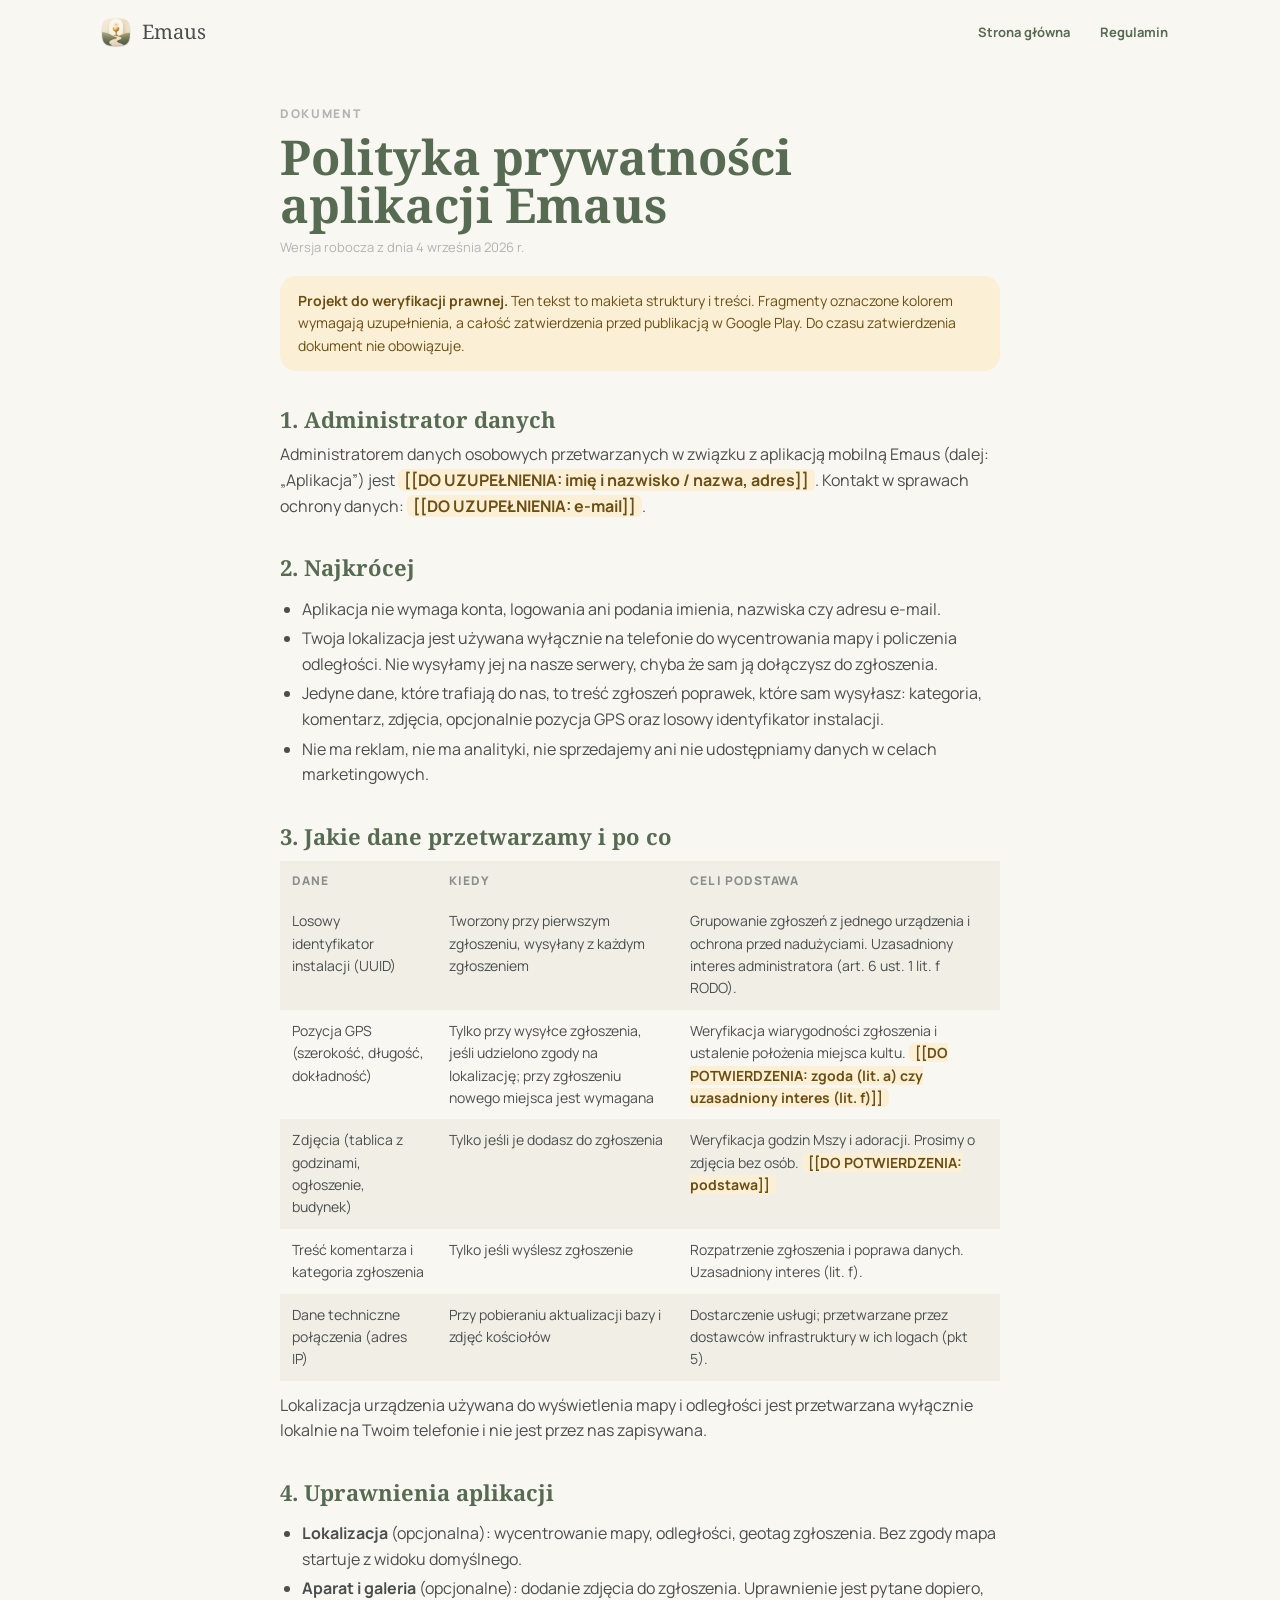
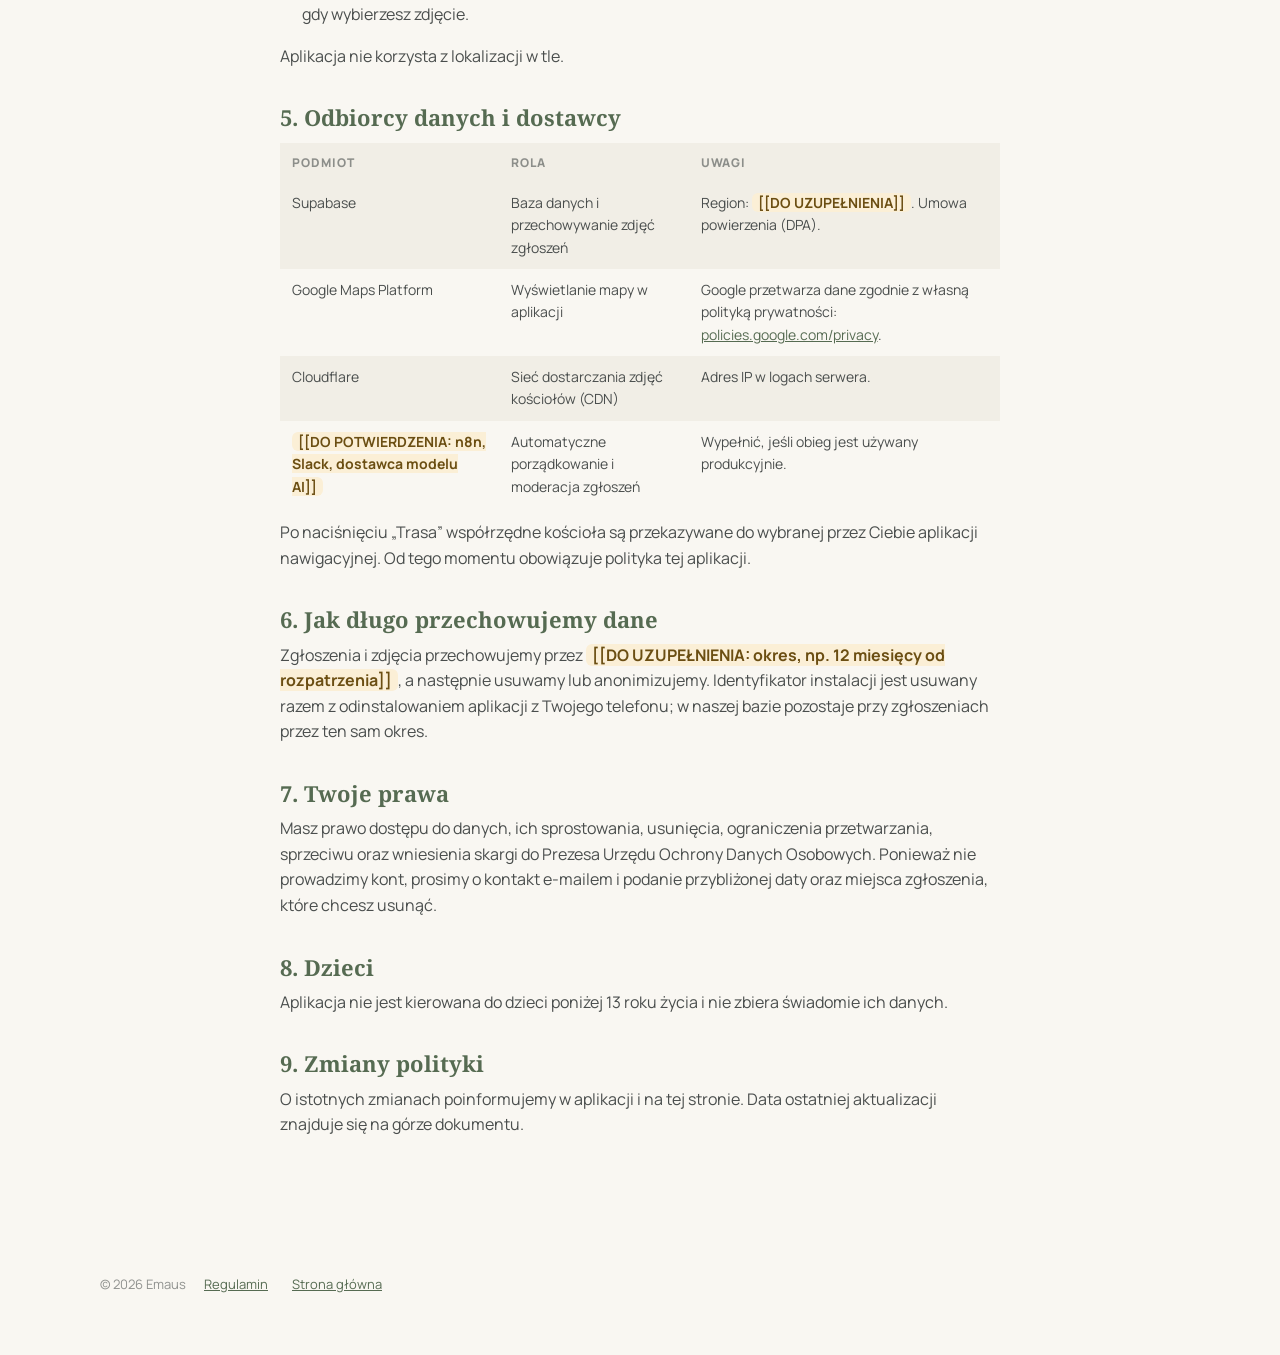
==== emaus/polityka-prywatnosci.html @ 116a6212 "Strona Emaus" ====
<!doctype html>
<html lang="pl">
<head>
<meta charset="utf-8">
<meta name="viewport" content="width=device-width, initial-scale=1">
<title>Polityka prywatności – Emaus</title>
<meta name="robots" content="noindex">
<link rel="icon" href="../assets/img/favicon.png">
<link href="https://fonts.googleapis.com/css2?family=Manrope:wght@500;700;800&family=Noto+Serif:wght@400;700&display=swap" rel="stylesheet">
<link rel="stylesheet" href="../assets/style.css">
</head>
<body>
<header class="nav"><div class="wrap"><a class="brand" href="../index.html"><img src="../assets/img/icon.png" alt=""><span>Emaus</span></a><nav><a href="../index.html">Strona główna</a><a href="regulamin.html">Regulamin</a></nav></div></header>

<main class="doc">
  <div class="eyebrow">Dokument</div>
  <h1>Polityka prywatności aplikacji Emaus</h1>
  <p class="meta">Wersja robocza z dnia 4 września 2026 r.</p>

  <div class="draft"><b>Projekt do weryfikacji prawnej.</b> Ten tekst to makieta struktury i treści. Fragmenty oznaczone kolorem wymagają uzupełnienia, a całość zatwierdzenia przed publikacją w Google Play. Do czasu zatwierdzenia dokument nie obowiązuje.</div>

  <h2>1. Administrator danych</h2>
  <p>Administratorem danych osobowych przetwarzanych w związku z aplikacją mobilną Emaus (dalej: „Aplikacja”) jest <span class="fill">[[DO UZUPEŁNIENIA: imię i nazwisko / nazwa, adres]]</span>. Kontakt w sprawach ochrony danych: <span class="fill">[[DO UZUPEŁNIENIA: e-mail]]</span>.</p>

  <h2>2. Najkrócej</h2>
  <ul>
    <li>Aplikacja nie wymaga konta, logowania ani podania imienia, nazwiska czy adresu e-mail.</li>
    <li>Twoja lokalizacja jest używana wyłącznie na telefonie do wycentrowania mapy i policzenia odległości. Nie wysyłamy jej na nasze serwery, chyba że sam ją dołączysz do zgłoszenia.</li>
    <li>Jedyne dane, które trafiają do nas, to treść zgłoszeń poprawek, które sam wysyłasz: kategoria, komentarz, zdjęcia, opcjonalnie pozycja GPS oraz losowy identyfikator instalacji.</li>
    <li>Nie ma reklam, nie ma analityki, nie sprzedajemy ani nie udostępniamy danych w celach marketingowych.</li>
  </ul>

  <h2>3. Jakie dane przetwarzamy i po co</h2>
  <table>
    <tr><th>Dane</th><th>Kiedy</th><th>Cel i podstawa</th></tr>
    <tr><td>Losowy identyfikator instalacji (UUID)</td><td>Tworzony przy pierwszym zgłoszeniu, wysyłany z każdym zgłoszeniem</td><td>Grupowanie zgłoszeń z jednego urządzenia i ochrona przed nadużyciami. Uzasadniony interes administratora (art. 6 ust. 1 lit. f RODO).</td></tr>
    <tr><td>Pozycja GPS (szerokość, długość, dokładność)</td><td>Tylko przy wysyłce zgłoszenia, jeśli udzielono zgody na lokalizację; przy zgłoszeniu nowego miejsca jest wymagana</td><td>Weryfikacja wiarygodności zgłoszenia i ustalenie położenia miejsca kultu. <span class="fill">[[DO POTWIERDZENIA: zgoda (lit. a) czy uzasadniony interes (lit. f)]]</span></td></tr>
    <tr><td>Zdjęcia (tablica z godzinami, ogłoszenie, budynek)</td><td>Tylko jeśli je dodasz do zgłoszenia</td><td>Weryfikacja godzin Mszy i adoracji. Prosimy o zdjęcia bez osób. <span class="fill">[[DO POTWIERDZENIA: podstawa]]</span></td></tr>
    <tr><td>Treść komentarza i kategoria zgłoszenia</td><td>Tylko jeśli wyślesz zgłoszenie</td><td>Rozpatrzenie zgłoszenia i poprawa danych. Uzasadniony interes (lit. f).</td></tr>
    <tr><td>Dane techniczne połączenia (adres IP)</td><td>Przy pobieraniu aktualizacji bazy i zdjęć kościołów</td><td>Dostarczenie usługi; przetwarzane przez dostawców infrastruktury w ich logach (pkt 5).</td></tr>
  </table>
  <p>Lokalizacja urządzenia używana do wyświetlenia mapy i odległości jest przetwarzana wyłącznie lokalnie na Twoim telefonie i nie jest przez nas zapisywana.</p>

  <h2>4. Uprawnienia aplikacji</h2>
  <ul>
    <li><b>Lokalizacja</b> (opcjonalna): wycentrowanie mapy, odległości, geotag zgłoszenia. Bez zgody mapa startuje z widoku domyślnego.</li>
    <li><b>Aparat i galeria</b> (opcjonalne): dodanie zdjęcia do zgłoszenia. Uprawnienie jest pytane dopiero, gdy wybierzesz zdjęcie.</li>
  </ul>
  <p>Aplikacja nie korzysta z lokalizacji w tle.</p>

  <h2>5. Odbiorcy danych i dostawcy</h2>
  <table>
    <tr><th>Podmiot</th><th>Rola</th><th>Uwagi</th></tr>
    <tr><td>Supabase</td><td>Baza danych i przechowywanie zdjęć zgłoszeń</td><td>Region: <span class="fill">[[DO UZUPEŁNIENIA]]</span>. Umowa powierzenia (DPA).</td></tr>
    <tr><td>Google Maps Platform</td><td>Wyświetlanie mapy w aplikacji</td><td>Google przetwarza dane zgodnie z własną polityką prywatności: <a href="https://policies.google.com/privacy">policies.google.com/privacy</a>.</td></tr>
    <tr><td>Cloudflare</td><td>Sieć dostarczania zdjęć kościołów (CDN)</td><td>Adres IP w logach serwera.</td></tr>
    <tr><td><span class="fill">[[DO POTWIERDZENIA: n8n, Slack, dostawca modelu AI]]</span></td><td>Automatyczne porządkowanie i moderacja zgłoszeń</td><td>Wypełnić, jeśli obieg jest używany produkcyjnie.</td></tr>
  </table>
  <p>Po naciśnięciu „Trasa” współrzędne kościoła są przekazywane do wybranej przez Ciebie aplikacji nawigacyjnej. Od tego momentu obowiązuje polityka tej aplikacji.</p>

  <h2>6. Jak długo przechowujemy dane</h2>
  <p>Zgłoszenia i zdjęcia przechowujemy przez <span class="fill">[[DO UZUPEŁNIENIA: okres, np. 12 miesięcy od rozpatrzenia]]</span>, a następnie usuwamy lub anonimizujemy. Identyfikator instalacji jest usuwany razem z odinstalowaniem aplikacji z Twojego telefonu; w naszej bazie pozostaje przy zgłoszeniach przez ten sam okres.</p>

  <h2>7. Twoje prawa</h2>
  <p>Masz prawo dostępu do danych, ich sprostowania, usunięcia, ograniczenia przetwarzania, sprzeciwu oraz wniesienia skargi do Prezesa Urzędu Ochrony Danych Osobowych. Ponieważ nie prowadzimy kont, prosimy o kontakt e-mailem i podanie przybliżonej daty oraz miejsca zgłoszenia, które chcesz usunąć.</p>

  <h2>8. Dzieci</h2>
  <p>Aplikacja nie jest kierowana do dzieci poniżej 13 roku życia i nie zbiera świadomie ich danych.</p>

  <h2>9. Zmiany polityki</h2>
  <p>O istotnych zmianach poinformujemy w aplikacji i na tej stronie. Data ostatniej aktualizacji znajduje się na górze dokumentu.</p>
</main>

<footer><div class="wrap"><span>© 2026 Emaus</span><a href="regulamin.html">Regulamin</a><a href="../index.html">Strona główna</a></div></footer>
</body>
</html>
---- assets/style.css ----
:root{
  --bg:#F9F7F2; --low:#F1EEE6; --lowest:#FFFFFF; --warm:#FCFAF5;
  --primary:#8A9A84; --primary-dark:#566B52; --gold:#C5B358; --gold-deep:#D3AF39;
  --ink:#4A4E4D; --ink-60:rgba(74,78,77,.6); --ink-40:rgba(74,78,77,.4);
  --feast:#B33A31; --radius:24px; --radius-sm:16px;
  --shadow:0 8px 24px rgba(74,78,77,.06);
}
*{box-sizing:border-box}
html{scroll-behavior:smooth}
body{margin:0;background:var(--bg);color:var(--ink);font-family:"Manrope",system-ui,-apple-system,"Segoe UI",sans-serif;font-size:16px;line-height:1.6}
h1,h2,h3,.serif{font-family:"Noto Serif",Georgia,serif;font-weight:700;color:var(--primary-dark);margin:0}
h1{font-size:clamp(44px,8vw,84px);line-height:1;font-weight:400;color:var(--ink)}
h2{font-size:clamp(28px,4vw,40px);line-height:1.15}
h3{font-size:20px;line-height:1.25}
p{margin:0 0 1em}
a{color:var(--primary-dark)}
.wrap{max-width:1120px;margin:0 auto;padding:0 20px}
.muted{color:var(--ink-60)}
.eyebrow{font-size:12px;font-weight:800;letter-spacing:.14em;text-transform:uppercase;color:var(--ink-40);margin-bottom:10px}

/* nav */
.nav{position:sticky;top:0;z-index:20;background:rgba(249,247,242,.8);backdrop-filter:blur(20px);-webkit-backdrop-filter:blur(20px)}
.nav .wrap{display:flex;align-items:center;gap:20px;height:64px}
.brand{display:flex;align-items:center;gap:10px;text-decoration:none;color:var(--ink)}
.brand img{width:32px;height:32px;border-radius:9px}
.brand span{font-family:"Noto Serif",serif;font-size:20px}
.nav nav{margin-left:auto;display:flex;gap:6px;flex-wrap:wrap}
.nav nav a{text-decoration:none;font-size:13px;font-weight:700;color:var(--primary-dark);padding:8px 12px;border-radius:999px}
.nav nav a:hover{background:var(--low)}

/* hero */
.hero{position:relative;overflow:hidden;padding:64px 0 32px}
.hero .wrap{display:grid;grid-template-columns:1.1fr .9fr;gap:40px;align-items:center}
.hero .tag{font-family:"Noto Serif",serif;font-size:22px;color:var(--primary-dark);margin:6px 0 18px}
.hero .lead{font-size:18px;max-width:46ch}
.badges{display:flex;gap:12px;flex-wrap:wrap;margin-top:24px}
.badge{display:inline-flex;align-items:center;gap:10px;padding:12px 18px;border-radius:14px;background:var(--ink);color:#fff;text-decoration:none;font-weight:700;font-size:14px;opacity:.55;cursor:default}
.badge small{display:block;font-weight:500;font-size:11px;opacity:.8;line-height:1}
.badge.soon{background:var(--low);color:var(--ink);opacity:1}
.hero-art{position:relative;display:flex;justify-content:center}
.hero-art::before{content:"";position:absolute;inset:10% -10% -10% -10%;background:radial-gradient(closest-side,rgba(138,154,132,.28),transparent 70%);z-index:0}

/* phone */
.phone{position:relative;z-index:1;width:min(300px,80vw);padding:10px;border-radius:40px;background:#2f3331;box-shadow:0 30px 60px rgba(74,78,77,.18)}
.phone img{display:block;width:100%;height:auto;border-radius:31px;background:var(--low)}
.phone.sm{width:100%;padding:8px;border-radius:32px}
.phone.sm img{border-radius:25px}

section{padding:56px 0}
.cards{display:grid;grid-template-columns:repeat(auto-fit,minmax(250px,1fr));gap:16px;margin-top:24px}
.card{background:var(--lowest);border-radius:var(--radius);padding:26px 24px;box-shadow:var(--shadow)}
.card .ico{width:46px;height:46px;border-radius:50%;background:var(--low);display:grid;place-items:center;margin-bottom:14px;color:var(--primary-dark)}
.card h3{margin-bottom:6px}
.card p{margin:0;color:var(--ink-60);font-size:15px}
.band{background:var(--low)}

/* legenda pinezek */
.legend{display:grid;grid-template-columns:repeat(auto-fit,minmax(230px,1fr));gap:14px;margin-top:24px}
.legend li{list-style:none;display:flex;align-items:center;gap:16px;background:var(--lowest);border-radius:var(--radius-sm);padding:14px 16px}
.legend .pin{position:relative;flex:0 0 44px;height:44px;display:grid;place-items:center}
.pin i{display:block;border-radius:50%}
.pin.mass i{width:26px;height:26px;background:var(--gold);box-shadow:0 0 0 3px #fff inset}
.pin.empty i{width:24px;height:24px;border:4px solid var(--primary)}
.pin.ador i{width:24px;height:24px;border:4px solid var(--gold)}
.pin.perp i{width:32px;height:32px;background:var(--gold);box-shadow:0 0 0 3px #fff inset;position:relative}
.pin.perp i::after{content:"";position:absolute;left:50%;top:50%;width:11px;height:11px;margin:-5.5px;border-radius:50%;background:#fff}
.pin.dim i{width:18px;height:18px;border:3px solid rgba(74,78,77,.4)}
.pin.halo::before{content:"";position:absolute;width:44px;height:44px;border-radius:50%;background:radial-gradient(closest-side,rgba(138,154,132,.55),rgba(138,154,132,.3) 55%,transparent)}
.pin.halo i{position:relative;width:20px;height:20px;border:4px solid var(--primary)}
.legend b{display:block;font-size:14px}
.legend span{font-size:13px;color:var(--ink-60)}

/* galeria */
.gallery{display:grid;grid-template-columns:repeat(auto-fit,minmax(200px,1fr));gap:22px;margin-top:28px}
.shot{text-align:center}
.shot figcaption{margin-top:12px;font-size:14px;font-weight:700;color:var(--primary-dark)}
.shot figcaption small{display:block;font-weight:500;color:var(--ink-60)}

/* dane */
.stats{display:flex;gap:14px;flex-wrap:wrap;margin:22px 0}
.stat{background:var(--lowest);border-radius:var(--radius-sm);padding:16px 22px;min-width:160px}
.stat b{display:block;font-family:"Noto Serif",serif;font-size:32px;color:var(--primary-dark);line-height:1.1}
.stat span{font-size:13px;color:var(--ink-60)}
.note{background:var(--warm);border-radius:var(--radius-sm);padding:16px 20px;font-size:14px;color:var(--ink-60)}

/* cta */
.cta{background:var(--primary-dark);color:#fff;border-radius:32px;padding:40px;display:grid;grid-template-columns:1fr auto;gap:24px;align-items:center}
.cta h2{color:#fff}
.cta p{color:rgba(255,255,255,.85);margin:0}
.btn{display:inline-block;padding:14px 22px;border-radius:14px;background:var(--gold-deep);color:#2f3331;font-weight:800;text-decoration:none;white-space:nowrap}
.btn.ghost{background:rgba(255,255,255,.14);color:#fff}

footer{padding:40px 0 60px;font-size:13px;color:var(--ink-60)}
footer .wrap{display:flex;gap:18px;flex-wrap:wrap;align-items:center}
footer a{margin-right:6px}
footer .spacer{flex:1}

/* dokumenty */
.doc{max-width:760px;margin:0 auto;padding:40px 20px 80px}
.doc h1{font-size:clamp(32px,5vw,48px);font-weight:700;color:var(--primary-dark);margin-bottom:8px}
.doc h2{font-size:22px;margin:36px 0 10px}
.doc h3{font-size:17px;margin:22px 0 6px;color:var(--ink)}
.doc ol,.doc ul{padding-left:22px}
.doc li{margin:4px 0}
.draft{background:#FBEFD6;color:#6b4e12;border-radius:var(--radius-sm);padding:14px 18px;font-size:14px;margin:18px 0 28px}
.fill{background:#FBEFD6;padding:0 6px;border-radius:6px;font-weight:700;color:#6b4e12}
.doc table{width:100%;border-collapse:collapse;font-size:14px;margin:12px 0}
.doc th,.doc td{text-align:left;padding:10px 12px;vertical-align:top}
.doc tr:nth-child(even) td{background:var(--low)}
.doc th{background:var(--low);font-weight:800;font-size:12px;letter-spacing:.08em;text-transform:uppercase;color:var(--ink-60)}
.doc .meta{font-size:13px;color:var(--ink-40)}

@media (max-width:820px){
  .hero .wrap{grid-template-columns:1fr}
  .hero-art{order:-1}
  .cta{grid-template-columns:1fr}
}
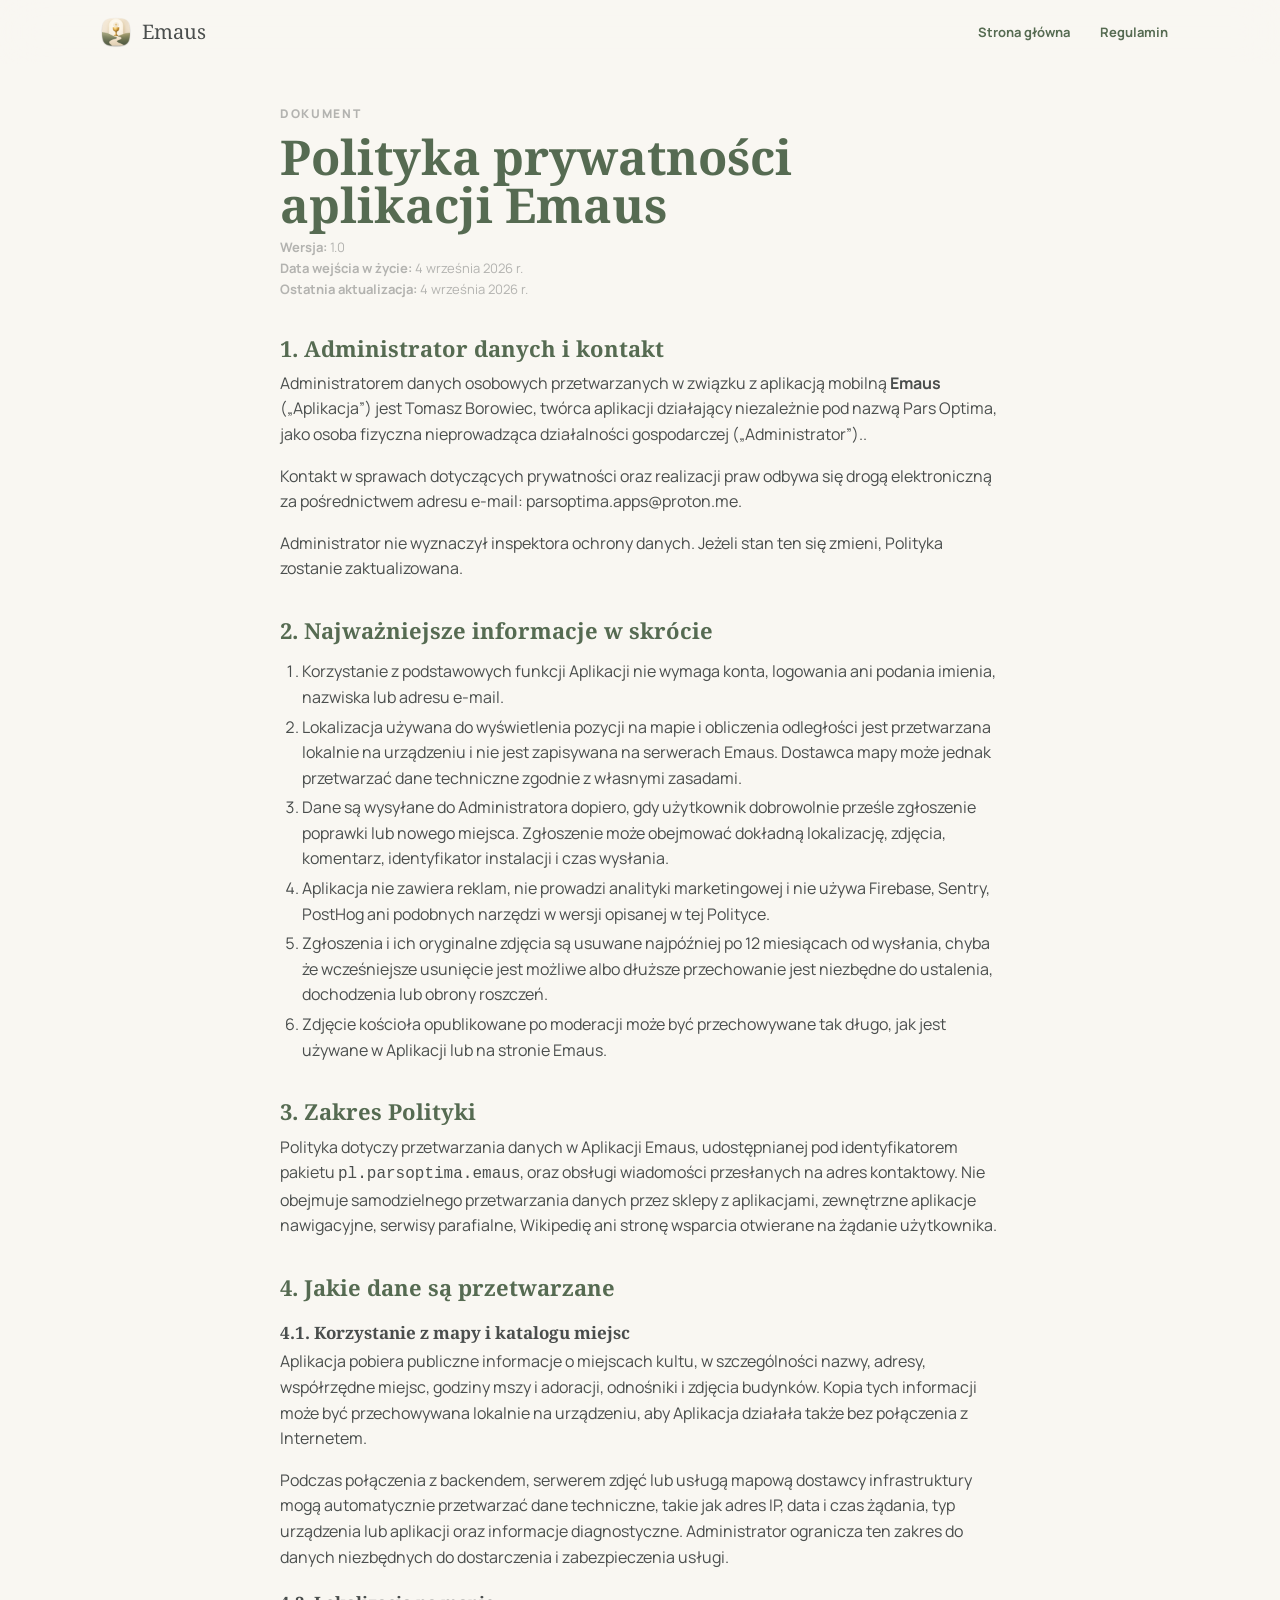
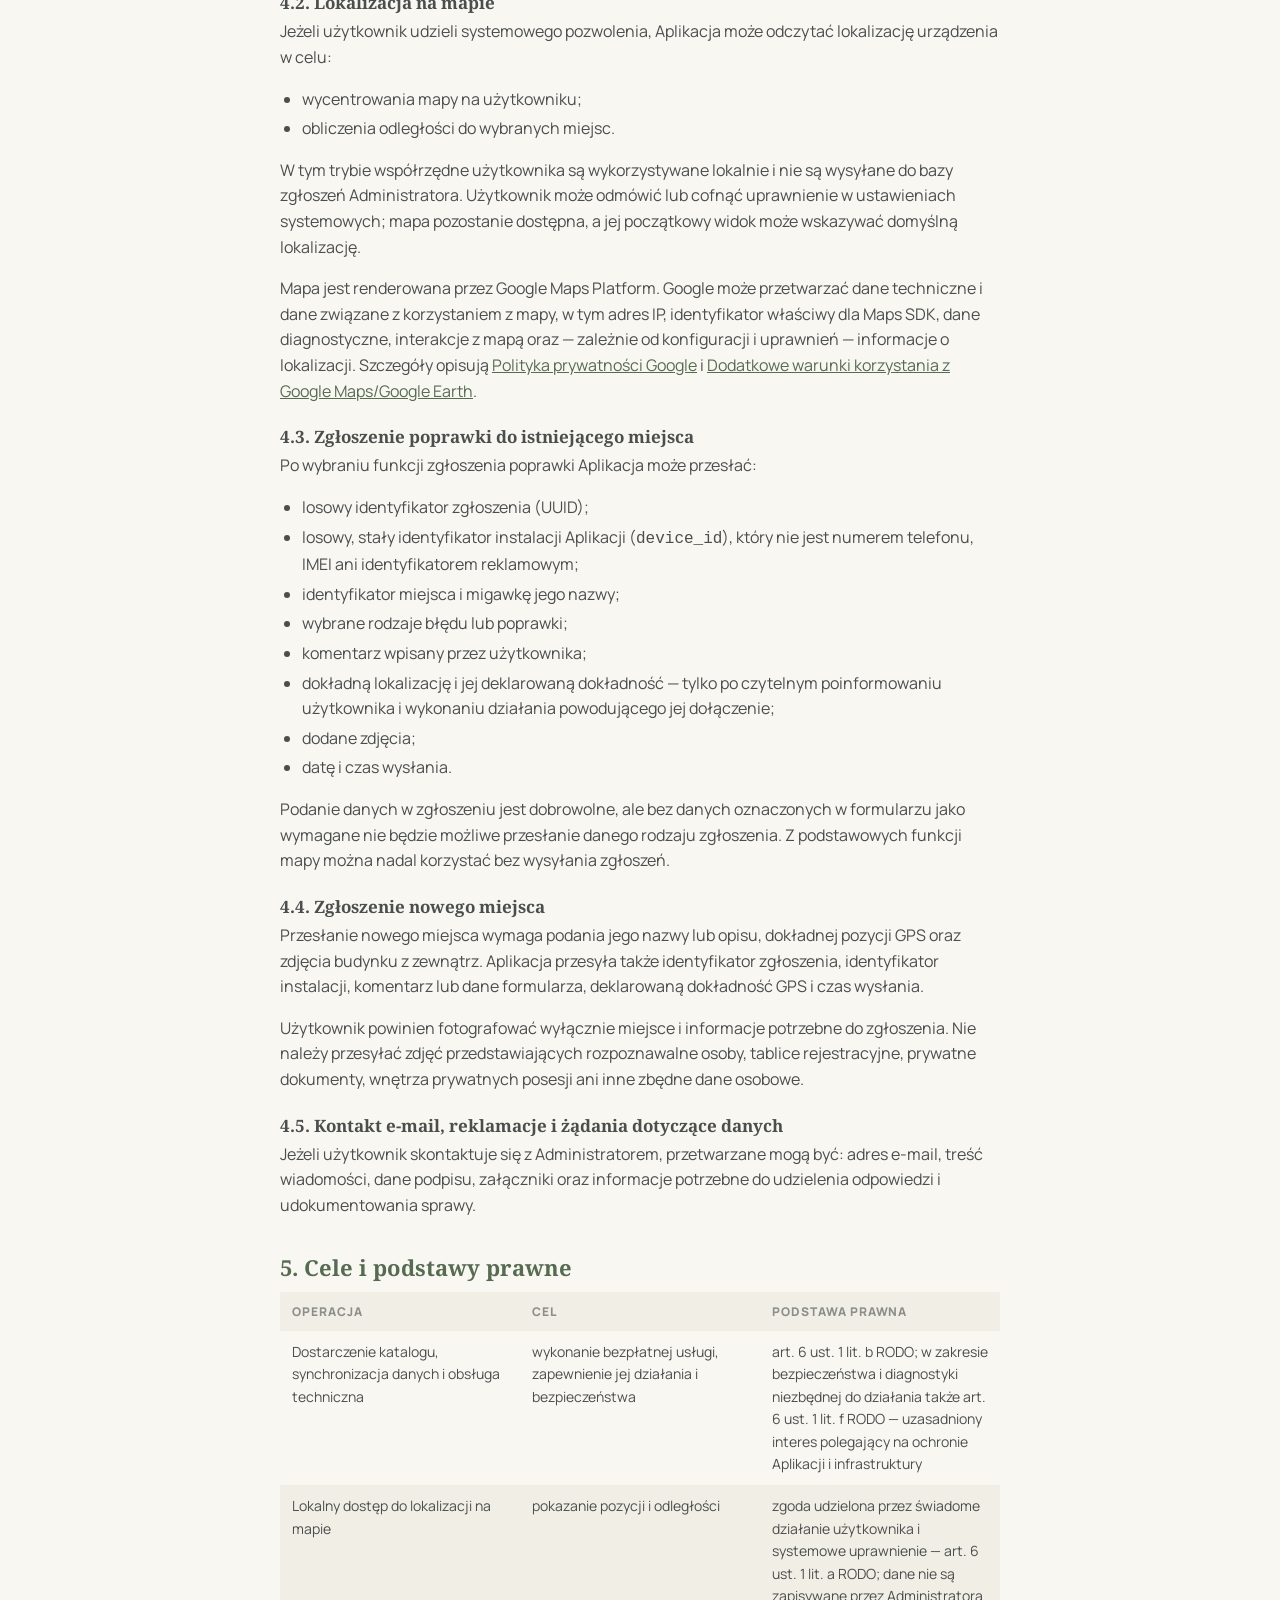
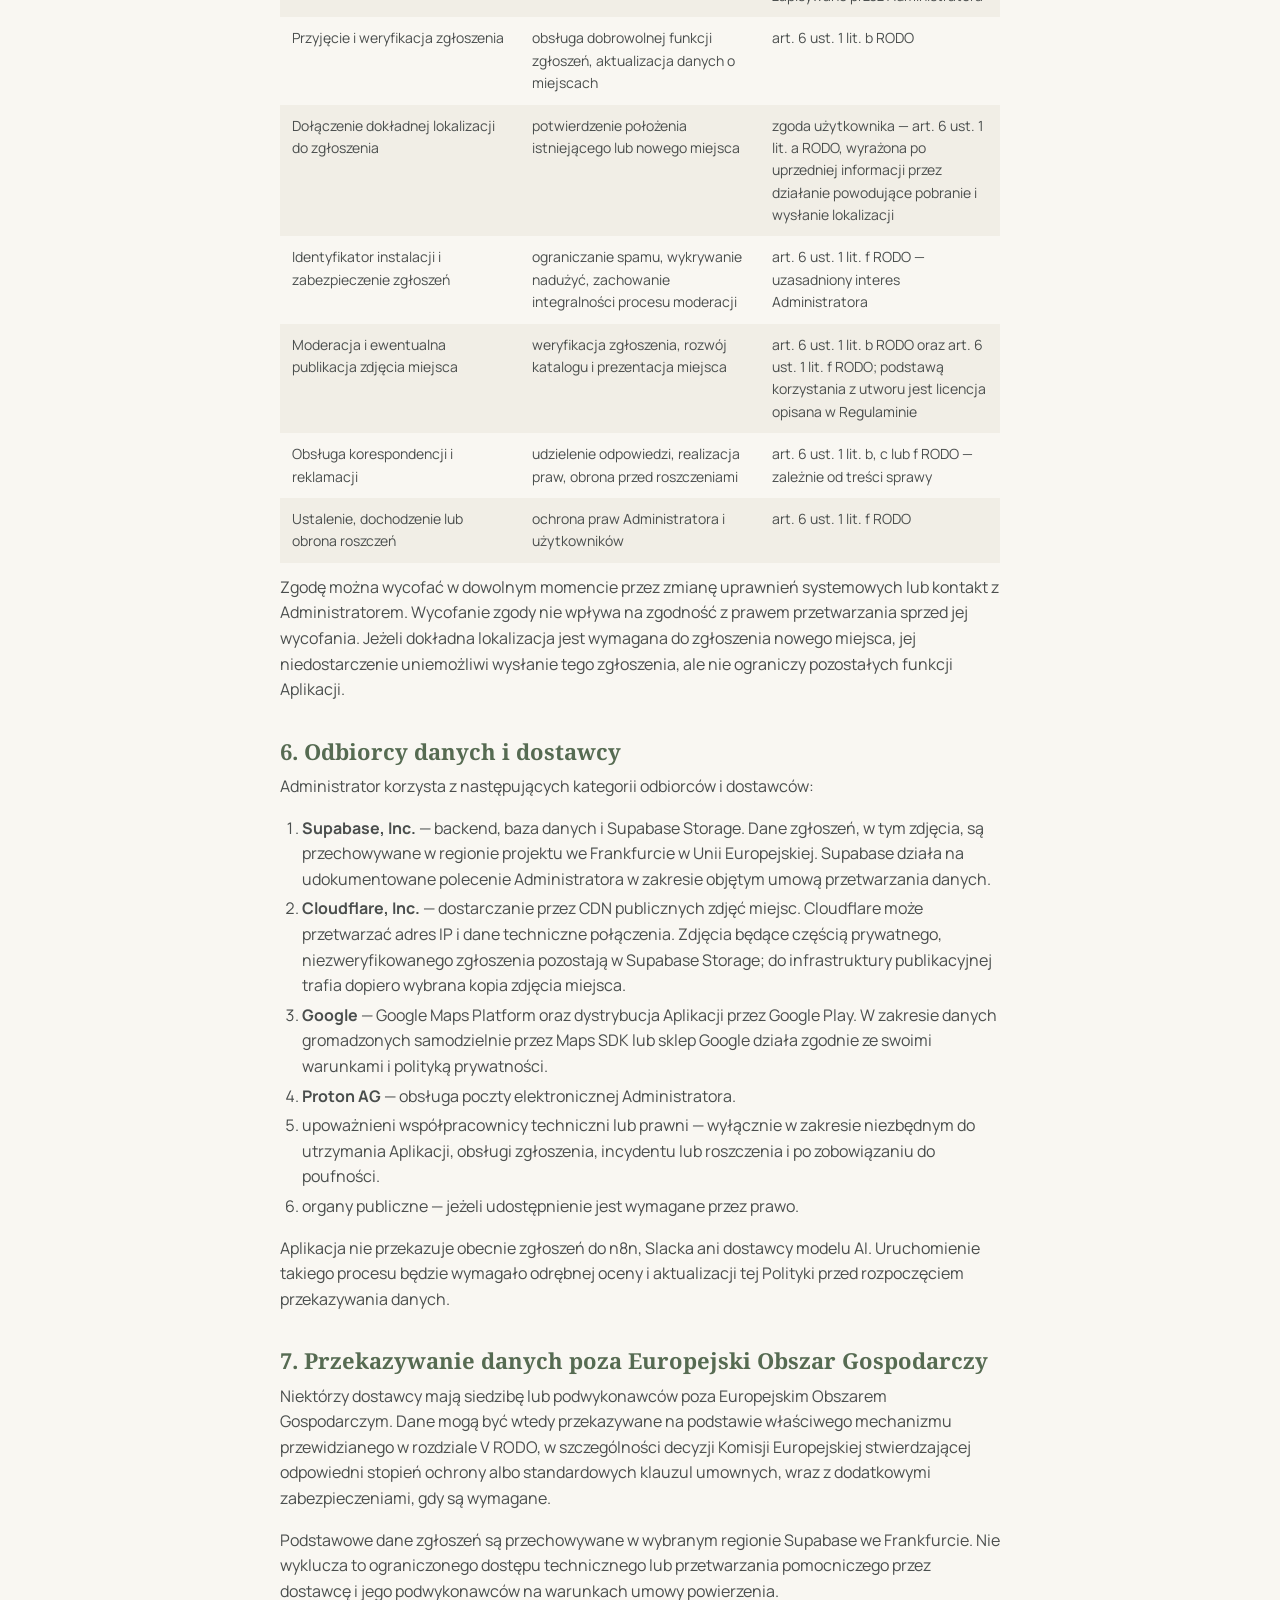
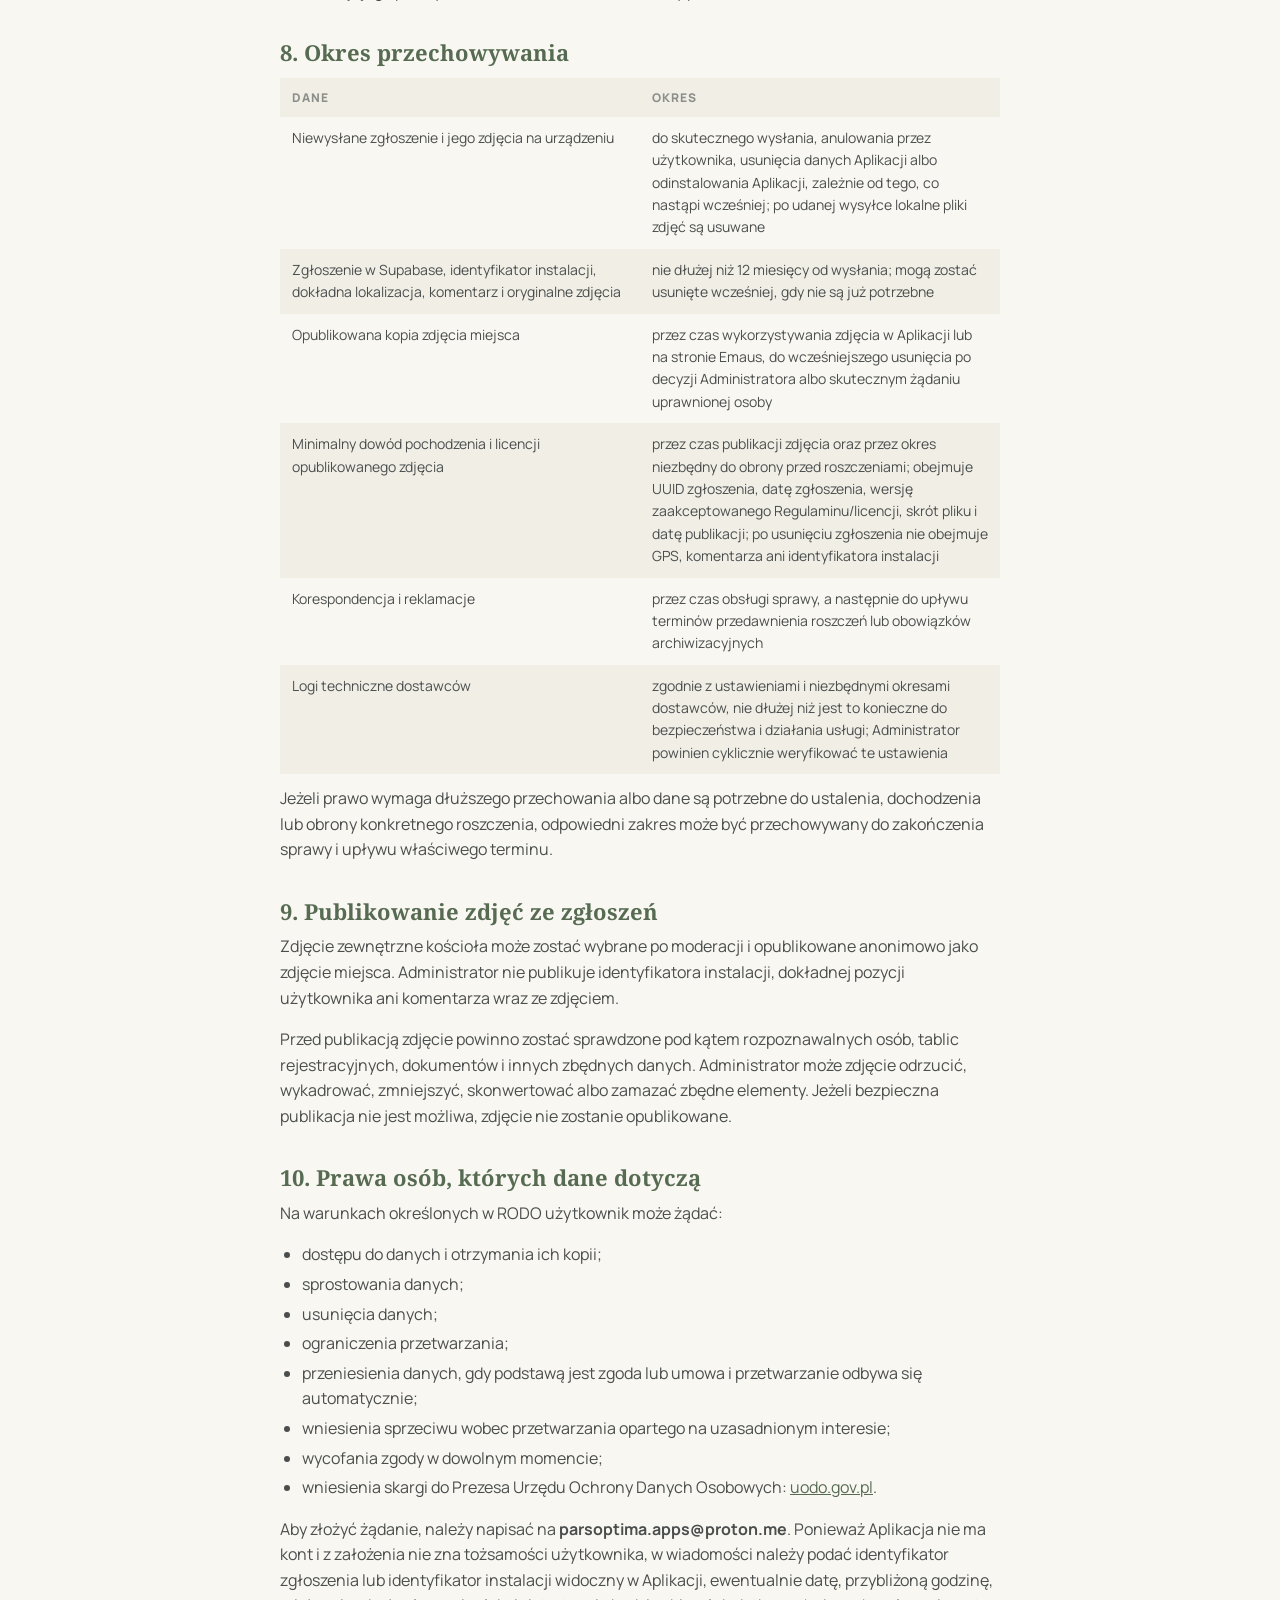
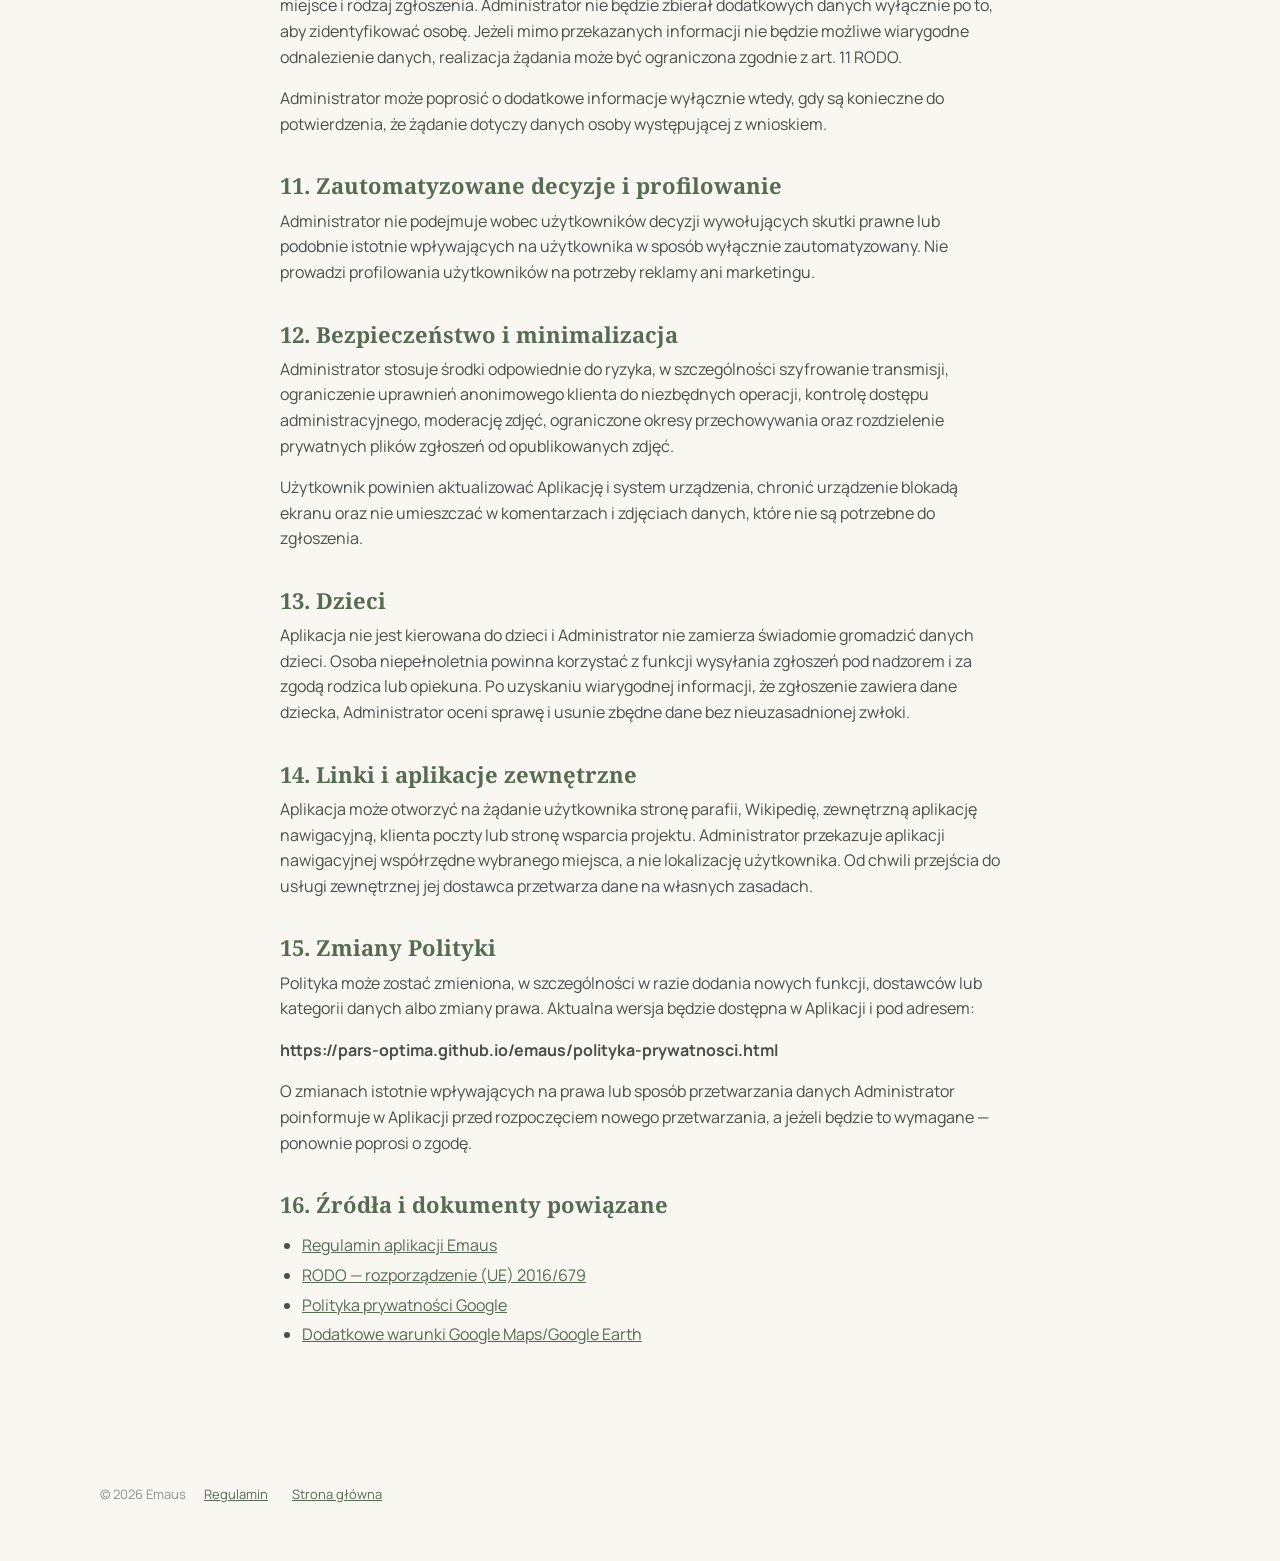
==== commit 5f0b01d8: "Finalizacja dokumentów prawnych Emaus" ====
--- a/emaus/polityka-prywatnosci.html
+++ b/emaus/polityka-prywatnosci.html
@@ -14,61 +14,204 @@
 
 <main class="doc">
   <div class="eyebrow">Dokument</div>
-  <h1>Polityka prywatności aplikacji Emaus</h1>
-  <p class="meta">Wersja robocza z dnia 4 września 2026 r.</p>
-
-  <div class="draft"><b>Projekt do weryfikacji prawnej.</b> Ten tekst to makieta struktury i treści. Fragmenty oznaczone kolorem wymagają uzupełnienia, a całość zatwierdzenia przed publikacją w Google Play. Do czasu zatwierdzenia dokument nie obowiązuje.</div>
-
-  <h2>1. Administrator danych</h2>
-  <p>Administratorem danych osobowych przetwarzanych w związku z aplikacją mobilną Emaus (dalej: „Aplikacja”) jest <span class="fill">[[DO UZUPEŁNIENIA: imię i nazwisko / nazwa, adres]]</span>. Kontakt w sprawach ochrony danych: <span class="fill">[[DO UZUPEŁNIENIA: e-mail]]</span>.</p>
-
-  <h2>2. Najkrócej</h2>
-  <ul>
-    <li>Aplikacja nie wymaga konta, logowania ani podania imienia, nazwiska czy adresu e-mail.</li>
-    <li>Twoja lokalizacja jest używana wyłącznie na telefonie do wycentrowania mapy i policzenia odległości. Nie wysyłamy jej na nasze serwery, chyba że sam ją dołączysz do zgłoszenia.</li>
-    <li>Jedyne dane, które trafiają do nas, to treść zgłoszeń poprawek, które sam wysyłasz: kategoria, komentarz, zdjęcia, opcjonalnie pozycja GPS oraz losowy identyfikator instalacji.</li>
-    <li>Nie ma reklam, nie ma analityki, nie sprzedajemy ani nie udostępniamy danych w celach marketingowych.</li>
-  </ul>
-
-  <h2>3. Jakie dane przetwarzamy i po co</h2>
+  <h1 id="polityka-prywatności-aplikacji-emaus">Polityka prywatności aplikacji Emaus</h1>
+  <p class="meta"><strong>Wersja:</strong> 1.0<br />
+  <strong>Data wejścia w życie:</strong> 4 września 2026 r.<br />
+  <strong>Ostatnia aktualizacja:</strong> 4 września 2026 r.</p>
+  <h2 id="administrator-danych-i-kontakt">1. Administrator danych i kontakt</h2>
+  <p>Administratorem danych osobowych przetwarzanych w związku z aplikacją mobilną <strong>Emaus</strong> („Aplikacja”) jest Tomasz Borowiec, twórca aplikacji działający niezależnie pod nazwą Pars Optima, jako osoba fizyczna nieprowadząca działalności gospodarczej („Administrator”)..</p>
+  <p>Kontakt w sprawach dotyczących prywatności oraz realizacji praw odbywa się drogą elektroniczną za pośrednictwem adresu e-mail: parsoptima.apps@proton.me.</p>
+  <p>Administrator nie wyznaczył inspektora ochrony danych. Jeżeli stan ten się zmieni, Polityka zostanie zaktualizowana.</p>
+  <h2 id="najważniejsze-informacje-w-skrócie">2. Najważniejsze informacje w skrócie</h2>
+  <ol type="1">
+  <li>Korzystanie z podstawowych funkcji Aplikacji nie wymaga konta, logowania ani podania imienia, nazwiska lub adresu e-mail.</li>
+  <li>Lokalizacja używana do wyświetlenia pozycji na mapie i obliczenia odległości jest przetwarzana lokalnie na urządzeniu i nie jest zapisywana na serwerach Emaus. Dostawca mapy może jednak przetwarzać dane techniczne zgodnie z własnymi zasadami.</li>
+  <li>Dane są wysyłane do Administratora dopiero, gdy użytkownik dobrowolnie prześle zgłoszenie poprawki lub nowego miejsca. Zgłoszenie może obejmować dokładną lokalizację, zdjęcia, komentarz, identyfikator instalacji i czas wysłania.</li>
+  <li>Aplikacja nie zawiera reklam, nie prowadzi analityki marketingowej i nie używa Firebase, Sentry, PostHog ani podobnych narzędzi w wersji opisanej w tej Polityce.</li>
+  <li>Zgłoszenia i ich oryginalne zdjęcia są usuwane najpóźniej po 12 miesiącach od wysłania, chyba że wcześniejsze usunięcie jest możliwe albo dłuższe przechowanie jest niezbędne do ustalenia, dochodzenia lub obrony roszczeń.</li>
+  <li>Zdjęcie kościoła opublikowane po moderacji może być przechowywane tak długo, jak jest używane w Aplikacji lub na stronie Emaus.</li>
+  </ol>
+  <h2 id="zakres-polityki">3. Zakres Polityki</h2>
+  <p>Polityka dotyczy przetwarzania danych w Aplikacji Emaus, udostępnianej pod identyfikatorem pakietu <code>pl.parsoptima.emaus</code>, oraz obsługi wiadomości przesłanych na adres kontaktowy. Nie obejmuje samodzielnego przetwarzania danych przez sklepy z aplikacjami, zewnętrzne aplikacje nawigacyjne, serwisy parafialne, Wikipedię ani stronę wsparcia otwierane na żądanie użytkownika.</p>
+  <h2 id="jakie-dane-są-przetwarzane">4. Jakie dane są przetwarzane</h2>
+  <h3 id="korzystanie-z-mapy-i-katalogu-miejsc">4.1. Korzystanie z mapy i katalogu miejsc</h3>
+  <p>Aplikacja pobiera publiczne informacje o miejscach kultu, w szczególności nazwy, adresy, współrzędne miejsc, godziny mszy i adoracji, odnośniki i zdjęcia budynków. Kopia tych informacji może być przechowywana lokalnie na urządzeniu, aby Aplikacja działała także bez połączenia z Internetem.</p>
+  <p>Podczas połączenia z backendem, serwerem zdjęć lub usługą mapową dostawcy infrastruktury mogą automatycznie przetwarzać dane techniczne, takie jak adres IP, data i czas żądania, typ urządzenia lub aplikacji oraz informacje diagnostyczne. Administrator ogranicza ten zakres do danych niezbędnych do dostarczenia i zabezpieczenia usługi.</p>
+  <h3 id="lokalizacja-na-mapie">4.2. Lokalizacja na mapie</h3>
+  <p>Jeżeli użytkownik udzieli systemowego pozwolenia, Aplikacja może odczytać lokalizację urządzenia w celu:</p>
+  <ul>
+  <li>wycentrowania mapy na użytkowniku;</li>
+  <li>obliczenia odległości do wybranych miejsc.</li>
+  </ul>
+  <p>W tym trybie współrzędne użytkownika są wykorzystywane lokalnie i nie są wysyłane do bazy zgłoszeń Administratora. Użytkownik może odmówić lub cofnąć uprawnienie w ustawieniach systemowych; mapa pozostanie dostępna, a jej początkowy widok może wskazywać domyślną lokalizację.</p>
+  <p>Mapa jest renderowana przez Google Maps Platform. Google może przetwarzać dane techniczne i dane związane z korzystaniem z mapy, w tym adres IP, identyfikator właściwy dla Maps SDK, dane diagnostyczne, interakcje z mapą oraz — zależnie od konfiguracji i uprawnień — informacje o lokalizacji. Szczegóły opisują <a href="https://policies.google.com/privacy">Polityka prywatności Google</a> i <a href="https://maps.google.com/help/terms_maps/">Dodatkowe warunki korzystania z Google Maps/Google Earth</a>.</p>
+  <h3 id="zgłoszenie-poprawki-do-istniejącego-miejsca">4.3. Zgłoszenie poprawki do istniejącego miejsca</h3>
+  <p>Po wybraniu funkcji zgłoszenia poprawki Aplikacja może przesłać:</p>
+  <ul>
+  <li>losowy identyfikator zgłoszenia (UUID);</li>
+  <li>losowy, stały identyfikator instalacji Aplikacji (<code>device_id</code>), który nie jest numerem telefonu, IMEI ani identyfikatorem reklamowym;</li>
+  <li>identyfikator miejsca i migawkę jego nazwy;</li>
+  <li>wybrane rodzaje błędu lub poprawki;</li>
+  <li>komentarz wpisany przez użytkownika;</li>
+  <li>dokładną lokalizację i jej deklarowaną dokładność — tylko po czytelnym poinformowaniu użytkownika i wykonaniu działania powodującego jej dołączenie;</li>
+  <li>dodane zdjęcia;</li>
+  <li>datę i czas wysłania.</li>
+  </ul>
+  <p>Podanie danych w zgłoszeniu jest dobrowolne, ale bez danych oznaczonych w formularzu jako wymagane nie będzie możliwe przesłanie danego rodzaju zgłoszenia. Z podstawowych funkcji mapy można nadal korzystać bez wysyłania zgłoszeń.</p>
+  <h3 id="zgłoszenie-nowego-miejsca">4.4. Zgłoszenie nowego miejsca</h3>
+  <p>Przesłanie nowego miejsca wymaga podania jego nazwy lub opisu, dokładnej pozycji GPS oraz zdjęcia budynku z zewnątrz. Aplikacja przesyła także identyfikator zgłoszenia, identyfikator instalacji, komentarz lub dane formularza, deklarowaną dokładność GPS i czas wysłania.</p>
+  <p>Użytkownik powinien fotografować wyłącznie miejsce i informacje potrzebne do zgłoszenia. Nie należy przesyłać zdjęć przedstawiających rozpoznawalne osoby, tablice rejestracyjne, prywatne dokumenty, wnętrza prywatnych posesji ani inne zbędne dane osobowe.</p>
+  <h3 id="kontakt-e-mail-reklamacje-i-żądania-dotyczące-danych">4.5. Kontakt e-mail, reklamacje i żądania dotyczące danych</h3>
+  <p>Jeżeli użytkownik skontaktuje się z Administratorem, przetwarzane mogą być: adres e-mail, treść wiadomości, dane podpisu, załączniki oraz informacje potrzebne do udzielenia odpowiedzi i udokumentowania sprawy.</p>
+  <h2 id="cele-i-podstawy-prawne">5. Cele i podstawy prawne</h2>
   <table>
-    <tr><th>Dane</th><th>Kiedy</th><th>Cel i podstawa</th></tr>
-    <tr><td>Losowy identyfikator instalacji (UUID)</td><td>Tworzony przy pierwszym zgłoszeniu, wysyłany z każdym zgłoszeniem</td><td>Grupowanie zgłoszeń z jednego urządzenia i ochrona przed nadużyciami. Uzasadniony interes administratora (art. 6 ust. 1 lit. f RODO).</td></tr>
-    <tr><td>Pozycja GPS (szerokość, długość, dokładność)</td><td>Tylko przy wysyłce zgłoszenia, jeśli udzielono zgody na lokalizację; przy zgłoszeniu nowego miejsca jest wymagana</td><td>Weryfikacja wiarygodności zgłoszenia i ustalenie położenia miejsca kultu. <span class="fill">[[DO POTWIERDZENIA: zgoda (lit. a) czy uzasadniony interes (lit. f)]]</span></td></tr>
-    <tr><td>Zdjęcia (tablica z godzinami, ogłoszenie, budynek)</td><td>Tylko jeśli je dodasz do zgłoszenia</td><td>Weryfikacja godzin Mszy i adoracji. Prosimy o zdjęcia bez osób. <span class="fill">[[DO POTWIERDZENIA: podstawa]]</span></td></tr>
-    <tr><td>Treść komentarza i kategoria zgłoszenia</td><td>Tylko jeśli wyślesz zgłoszenie</td><td>Rozpatrzenie zgłoszenia i poprawa danych. Uzasadniony interes (lit. f).</td></tr>
-    <tr><td>Dane techniczne połączenia (adres IP)</td><td>Przy pobieraniu aktualizacji bazy i zdjęć kościołów</td><td>Dostarczenie usługi; przetwarzane przez dostawców infrastruktury w ich logach (pkt 5).</td></tr>
+  <colgroup>
+  <col style="width: 33%" />
+  <col style="width: 33%" />
+  <col style="width: 33%" />
+  </colgroup>
+  <thead>
+  <tr class="header">
+  <th>Operacja</th>
+  <th>Cel</th>
+  <th>Podstawa prawna</th>
+  </tr>
+  </thead>
+  <tbody>
+  <tr class="odd">
+  <td>Dostarczenie katalogu, synchronizacja danych i obsługa techniczna</td>
+  <td>wykonanie bezpłatnej usługi, zapewnienie jej działania i bezpieczeństwa</td>
+  <td>art. 6 ust. 1 lit. b RODO; w zakresie bezpieczeństwa i diagnostyki niezbędnej do działania także art. 6 ust. 1 lit. f RODO — uzasadniony interes polegający na ochronie Aplikacji i infrastruktury</td>
+  </tr>
+  <tr class="even">
+  <td>Lokalny dostęp do lokalizacji na mapie</td>
+  <td>pokazanie pozycji i odległości</td>
+  <td>zgoda udzielona przez świadome działanie użytkownika i systemowe uprawnienie — art. 6 ust. 1 lit. a RODO; dane nie są zapisywane przez Administratora</td>
+  </tr>
+  <tr class="odd">
+  <td>Przyjęcie i weryfikacja zgłoszenia</td>
+  <td>obsługa dobrowolnej funkcji zgłoszeń, aktualizacja danych o miejscach</td>
+  <td>art. 6 ust. 1 lit. b RODO</td>
+  </tr>
+  <tr class="even">
+  <td>Dołączenie dokładnej lokalizacji do zgłoszenia</td>
+  <td>potwierdzenie położenia istniejącego lub nowego miejsca</td>
+  <td>zgoda użytkownika — art. 6 ust. 1 lit. a RODO, wyrażona po uprzedniej informacji przez działanie powodujące pobranie i wysłanie lokalizacji</td>
+  </tr>
+  <tr class="odd">
+  <td>Identyfikator instalacji i zabezpieczenie zgłoszeń</td>
+  <td>ograniczanie spamu, wykrywanie nadużyć, zachowanie integralności procesu moderacji</td>
+  <td>art. 6 ust. 1 lit. f RODO — uzasadniony interes Administratora</td>
+  </tr>
+  <tr class="even">
+  <td>Moderacja i ewentualna publikacja zdjęcia miejsca</td>
+  <td>weryfikacja zgłoszenia, rozwój katalogu i prezentacja miejsca</td>
+  <td>art. 6 ust. 1 lit. b RODO oraz art. 6 ust. 1 lit. f RODO; podstawą korzystania z utworu jest licencja opisana w Regulaminie</td>
+  </tr>
+  <tr class="odd">
+  <td>Obsługa korespondencji i reklamacji</td>
+  <td>udzielenie odpowiedzi, realizacja praw, obrona przed roszczeniami</td>
+  <td>art. 6 ust. 1 lit. b, c lub f RODO — zależnie od treści sprawy</td>
+  </tr>
+  <tr class="even">
+  <td>Ustalenie, dochodzenie lub obrona roszczeń</td>
+  <td>ochrona praw Administratora i użytkowników</td>
+  <td>art. 6 ust. 1 lit. f RODO</td>
+  </tr>
+  </tbody>
   </table>
-  <p>Lokalizacja urządzenia używana do wyświetlenia mapy i odległości jest przetwarzana wyłącznie lokalnie na Twoim telefonie i nie jest przez nas zapisywana.</p>
-
-  <h2>4. Uprawnienia aplikacji</h2>
-  <ul>
-    <li><b>Lokalizacja</b> (opcjonalna): wycentrowanie mapy, odległości, geotag zgłoszenia. Bez zgody mapa startuje z widoku domyślnego.</li>
-    <li><b>Aparat i galeria</b> (opcjonalne): dodanie zdjęcia do zgłoszenia. Uprawnienie jest pytane dopiero, gdy wybierzesz zdjęcie.</li>
-  </ul>
-  <p>Aplikacja nie korzysta z lokalizacji w tle.</p>
-
-  <h2>5. Odbiorcy danych i dostawcy</h2>
+  <p>Zgodę można wycofać w dowolnym momencie przez zmianę uprawnień systemowych lub kontakt z Administratorem. Wycofanie zgody nie wpływa na zgodność z prawem przetwarzania sprzed jej wycofania. Jeżeli dokładna lokalizacja jest wymagana do zgłoszenia nowego miejsca, jej niedostarczenie uniemożliwi wysłanie tego zgłoszenia, ale nie ograniczy pozostałych funkcji Aplikacji.</p>
+  <h2 id="odbiorcy-danych-i-dostawcy">6. Odbiorcy danych i dostawcy</h2>
+  <p>Administrator korzysta z następujących kategorii odbiorców i dostawców:</p>
+  <ol type="1">
+  <li><strong>Supabase, Inc.</strong> — backend, baza danych i Supabase Storage. Dane zgłoszeń, w tym zdjęcia, są przechowywane w regionie projektu we Frankfurcie w Unii Europejskiej. Supabase działa na udokumentowane polecenie Administratora w zakresie objętym umową przetwarzania danych.</li>
+  <li><strong>Cloudflare, Inc.</strong> — dostarczanie przez CDN publicznych zdjęć miejsc. Cloudflare może przetwarzać adres IP i dane techniczne połączenia. Zdjęcia będące częścią prywatnego, niezweryfikowanego zgłoszenia pozostają w Supabase Storage; do infrastruktury publikacyjnej trafia dopiero wybrana kopia zdjęcia miejsca.</li>
+  <li><strong>Google</strong> — Google Maps Platform oraz dystrybucja Aplikacji przez Google Play. W zakresie danych gromadzonych samodzielnie przez Maps SDK lub sklep Google działa zgodnie ze swoimi warunkami i polityką prywatności.</li>
+  <li><strong>Proton AG</strong> — obsługa poczty elektronicznej Administratora.</li>
+  <li>upoważnieni współpracownicy techniczni lub prawni — wyłącznie w zakresie niezbędnym do utrzymania Aplikacji, obsługi zgłoszenia, incydentu lub roszczenia i po zobowiązaniu do poufności.</li>
+  <li>organy publiczne — jeżeli udostępnienie jest wymagane przez prawo.</li>
+  </ol>
+  <p>Aplikacja nie przekazuje obecnie zgłoszeń do n8n, Slacka ani dostawcy modelu AI. Uruchomienie takiego procesu będzie wymagało odrębnej oceny i aktualizacji tej Polityki przed rozpoczęciem przekazywania danych.</p>
+  <h2 id="przekazywanie-danych-poza-europejski-obszar-gospodarczy">7. Przekazywanie danych poza Europejski Obszar Gospodarczy</h2>
+  <p>Niektórzy dostawcy mają siedzibę lub podwykonawców poza Europejskim Obszarem Gospodarczym. Dane mogą być wtedy przekazywane na podstawie właściwego mechanizmu przewidzianego w rozdziale V RODO, w szczególności decyzji Komisji Europejskiej stwierdzającej odpowiedni stopień ochrony albo standardowych klauzul umownych, wraz z dodatkowymi zabezpieczeniami, gdy są wymagane.</p>
+  <p>Podstawowe dane zgłoszeń są przechowywane w wybranym regionie Supabase we Frankfurcie. Nie wyklucza to ograniczonego dostępu technicznego lub przetwarzania pomocniczego przez dostawcę i jego podwykonawców na warunkach umowy powierzenia.</p>
+  <h2 id="okres-przechowywania">8. Okres przechowywania</h2>
   <table>
-    <tr><th>Podmiot</th><th>Rola</th><th>Uwagi</th></tr>
-    <tr><td>Supabase</td><td>Baza danych i przechowywanie zdjęć zgłoszeń</td><td>Region: <span class="fill">[[DO UZUPEŁNIENIA]]</span>. Umowa powierzenia (DPA).</td></tr>
-    <tr><td>Google Maps Platform</td><td>Wyświetlanie mapy w aplikacji</td><td>Google przetwarza dane zgodnie z własną polityką prywatności: <a href="https://policies.google.com/privacy">policies.google.com/privacy</a>.</td></tr>
-    <tr><td>Cloudflare</td><td>Sieć dostarczania zdjęć kościołów (CDN)</td><td>Adres IP w logach serwera.</td></tr>
-    <tr><td><span class="fill">[[DO POTWIERDZENIA: n8n, Slack, dostawca modelu AI]]</span></td><td>Automatyczne porządkowanie i moderacja zgłoszeń</td><td>Wypełnić, jeśli obieg jest używany produkcyjnie.</td></tr>
+  <colgroup>
+  <col style="width: 50%" />
+  <col style="width: 50%" />
+  </colgroup>
+  <thead>
+  <tr class="header">
+  <th>Dane</th>
+  <th>Okres</th>
+  </tr>
+  </thead>
+  <tbody>
+  <tr class="odd">
+  <td>Niewysłane zgłoszenie i jego zdjęcia na urządzeniu</td>
+  <td>do skutecznego wysłania, anulowania przez użytkownika, usunięcia danych Aplikacji albo odinstalowania Aplikacji, zależnie od tego, co nastąpi wcześniej; po udanej wysyłce lokalne pliki zdjęć są usuwane</td>
+  </tr>
+  <tr class="even">
+  <td>Zgłoszenie w Supabase, identyfikator instalacji, dokładna lokalizacja, komentarz i oryginalne zdjęcia</td>
+  <td>nie dłużej niż 12 miesięcy od wysłania; mogą zostać usunięte wcześniej, gdy nie są już potrzebne</td>
+  </tr>
+  <tr class="odd">
+  <td>Opublikowana kopia zdjęcia miejsca</td>
+  <td>przez czas wykorzystywania zdjęcia w Aplikacji lub na stronie Emaus, do wcześniejszego usunięcia po decyzji Administratora albo skutecznym żądaniu uprawnionej osoby</td>
+  </tr>
+  <tr class="even">
+  <td>Minimalny dowód pochodzenia i licencji opublikowanego zdjęcia</td>
+  <td>przez czas publikacji zdjęcia oraz przez okres niezbędny do obrony przed roszczeniami; obejmuje UUID zgłoszenia, datę zgłoszenia, wersję zaakceptowanego Regulaminu/licencji, skrót pliku i datę publikacji; po usunięciu zgłoszenia nie obejmuje GPS, komentarza ani identyfikatora instalacji</td>
+  </tr>
+  <tr class="odd">
+  <td>Korespondencja i reklamacje</td>
+  <td>przez czas obsługi sprawy, a następnie do upływu terminów przedawnienia roszczeń lub obowiązków archiwizacyjnych</td>
+  </tr>
+  <tr class="even">
+  <td>Logi techniczne dostawców</td>
+  <td>zgodnie z ustawieniami i niezbędnymi okresami dostawców, nie dłużej niż jest to konieczne do bezpieczeństwa i działania usługi; Administrator powinien cyklicznie weryfikować te ustawienia</td>
+  </tr>
+  </tbody>
   </table>
-  <p>Po naciśnięciu „Trasa” współrzędne kościoła są przekazywane do wybranej przez Ciebie aplikacji nawigacyjnej. Od tego momentu obowiązuje polityka tej aplikacji.</p>
-
-  <h2>6. Jak długo przechowujemy dane</h2>
-  <p>Zgłoszenia i zdjęcia przechowujemy przez <span class="fill">[[DO UZUPEŁNIENIA: okres, np. 12 miesięcy od rozpatrzenia]]</span>, a następnie usuwamy lub anonimizujemy. Identyfikator instalacji jest usuwany razem z odinstalowaniem aplikacji z Twojego telefonu; w naszej bazie pozostaje przy zgłoszeniach przez ten sam okres.</p>
-
-  <h2>7. Twoje prawa</h2>
-  <p>Masz prawo dostępu do danych, ich sprostowania, usunięcia, ograniczenia przetwarzania, sprzeciwu oraz wniesienia skargi do Prezesa Urzędu Ochrony Danych Osobowych. Ponieważ nie prowadzimy kont, prosimy o kontakt e-mailem i podanie przybliżonej daty oraz miejsca zgłoszenia, które chcesz usunąć.</p>
-
-  <h2>8. Dzieci</h2>
-  <p>Aplikacja nie jest kierowana do dzieci poniżej 13 roku życia i nie zbiera świadomie ich danych.</p>
-
-  <h2>9. Zmiany polityki</h2>
-  <p>O istotnych zmianach poinformujemy w aplikacji i na tej stronie. Data ostatniej aktualizacji znajduje się na górze dokumentu.</p>
+  <p>Jeżeli prawo wymaga dłuższego przechowania albo dane są potrzebne do ustalenia, dochodzenia lub obrony konkretnego roszczenia, odpowiedni zakres może być przechowywany do zakończenia sprawy i upływu właściwego terminu.</p>
+  <h2 id="publikowanie-zdjęć-ze-zgłoszeń">9. Publikowanie zdjęć ze zgłoszeń</h2>
+  <p>Zdjęcie zewnętrzne kościoła może zostać wybrane po moderacji i opublikowane anonimowo jako zdjęcie miejsca. Administrator nie publikuje identyfikatora instalacji, dokładnej pozycji użytkownika ani komentarza wraz ze zdjęciem.</p>
+  <p>Przed publikacją zdjęcie powinno zostać sprawdzone pod kątem rozpoznawalnych osób, tablic rejestracyjnych, dokumentów i innych zbędnych danych. Administrator może zdjęcie odrzucić, wykadrować, zmniejszyć, skonwertować albo zamazać zbędne elementy. Jeżeli bezpieczna publikacja nie jest możliwa, zdjęcie nie zostanie opublikowane.</p>
+  <h2 id="prawa-osób-których-dane-dotyczą">10. Prawa osób, których dane dotyczą</h2>
+  <p>Na warunkach określonych w RODO użytkownik może żądać:</p>
+  <ul>
+  <li>dostępu do danych i otrzymania ich kopii;</li>
+  <li>sprostowania danych;</li>
+  <li>usunięcia danych;</li>
+  <li>ograniczenia przetwarzania;</li>
+  <li>przeniesienia danych, gdy podstawą jest zgoda lub umowa i przetwarzanie odbywa się automatycznie;</li>
+  <li>wniesienia sprzeciwu wobec przetwarzania opartego na uzasadnionym interesie;</li>
+  <li>wycofania zgody w dowolnym momencie;</li>
+  <li>wniesienia skargi do Prezesa Urzędu Ochrony Danych Osobowych: <a href="https://uodo.gov.pl/">uodo.gov.pl</a>.</li>
+  </ul>
+  <p>Aby złożyć żądanie, należy napisać na <strong>parsoptima.apps@proton.me</strong>. Ponieważ Aplikacja nie ma kont i z założenia nie zna tożsamości użytkownika, w wiadomości należy podać identyfikator zgłoszenia lub identyfikator instalacji widoczny w Aplikacji, ewentualnie datę, przybliżoną godzinę, miejsce i rodzaj zgłoszenia. Administrator nie będzie zbierał dodatkowych danych wyłącznie po to, aby zidentyfikować osobę. Jeżeli mimo przekazanych informacji nie będzie możliwe wiarygodne odnalezienie danych, realizacja żądania może być ograniczona zgodnie z art. 11 RODO.</p>
+  <p>Administrator może poprosić o dodatkowe informacje wyłącznie wtedy, gdy są konieczne do potwierdzenia, że żądanie dotyczy danych osoby występującej z wnioskiem.</p>
+  <h2 id="zautomatyzowane-decyzje-i-profilowanie">11. Zautomatyzowane decyzje i profilowanie</h2>
+  <p>Administrator nie podejmuje wobec użytkowników decyzji wywołujących skutki prawne lub podobnie istotnie wpływających na użytkownika w sposób wyłącznie zautomatyzowany. Nie prowadzi profilowania użytkowników na potrzeby reklamy ani marketingu.</p>
+  <h2 id="bezpieczeństwo-i-minimalizacja">12. Bezpieczeństwo i minimalizacja</h2>
+  <p>Administrator stosuje środki odpowiednie do ryzyka, w szczególności szyfrowanie transmisji, ograniczenie uprawnień anonimowego klienta do niezbędnych operacji, kontrolę dostępu administracyjnego, moderację zdjęć, ograniczone okresy przechowywania oraz rozdzielenie prywatnych plików zgłoszeń od opublikowanych zdjęć.</p>
+  <p>Użytkownik powinien aktualizować Aplikację i system urządzenia, chronić urządzenie blokadą ekranu oraz nie umieszczać w komentarzach i zdjęciach danych, które nie są potrzebne do zgłoszenia.</p>
+  <h2 id="dzieci">13. Dzieci</h2>
+  <p>Aplikacja nie jest kierowana do dzieci i Administrator nie zamierza świadomie gromadzić danych dzieci. Osoba niepełnoletnia powinna korzystać z funkcji wysyłania zgłoszeń pod nadzorem i za zgodą rodzica lub opiekuna. Po uzyskaniu wiarygodnej informacji, że zgłoszenie zawiera dane dziecka, Administrator oceni sprawę i usunie zbędne dane bez nieuzasadnionej zwłoki.</p>
+  <h2 id="linki-i-aplikacje-zewnętrzne">14. Linki i aplikacje zewnętrzne</h2>
+  <p>Aplikacja może otworzyć na żądanie użytkownika stronę parafii, Wikipedię, zewnętrzną aplikację nawigacyjną, klienta poczty lub stronę wsparcia projektu. Administrator przekazuje aplikacji nawigacyjnej współrzędne wybranego miejsca, a nie lokalizację użytkownika. Od chwili przejścia do usługi zewnętrznej jej dostawca przetwarza dane na własnych zasadach.</p>
+  <h2 id="zmiany-polityki">15. Zmiany Polityki</h2>
+  <p>Polityka może zostać zmieniona, w szczególności w razie dodania nowych funkcji, dostawców lub kategorii danych albo zmiany prawa. Aktualna wersja będzie dostępna w Aplikacji i pod adresem:</p>
+  <p><strong>https://pars-optima.github.io/emaus/polityka-prywatnosci.html</strong></p>
+  <p>O zmianach istotnie wpływających na prawa lub sposób przetwarzania danych Administrator poinformuje w Aplikacji przed rozpoczęciem nowego przetwarzania, a jeżeli będzie to wymagane — ponownie poprosi o zgodę.</p>
+  <h2 id="źródła-i-dokumenty-powiązane">16. Źródła i dokumenty powiązane</h2>
+  <ul>
+  <li><a href="https://pars-optima.github.io/emaus/regulamin.html">Regulamin aplikacji Emaus</a></li>
+  <li><a href="https://eur-lex.europa.eu/eli/reg/2016/679/oj?locale=pl">RODO — rozporządzenie (UE) 2016/679</a></li>
+  <li><a href="https://policies.google.com/privacy">Polityka prywatności Google</a></li>
+  <li><a href="https://maps.google.com/help/terms_maps/">Dodatkowe warunki Google Maps/Google Earth</a></li>
+  </ul>
 </main>
 
 <footer><div class="wrap"><span>© 2026 Emaus</span><a href="regulamin.html">Regulamin</a><a href="../index.html">Strona główna</a></div></footer>
--- a/assets/style.css
+++ b/assets/style.css
@@ -115,3 +115,8 @@
   .hero-art{order:-1}
   .cta{grid-template-columns:1fr}
 }
+@media (max-width:600px){
+  .nav .wrap{height:auto;padding:10px 20px 8px;flex-wrap:wrap;row-gap:4px}
+  .nav nav{margin-left:0;width:100%;gap:2px}
+  .nav nav a{padding:6px 10px;font-size:12.5px}
+}
